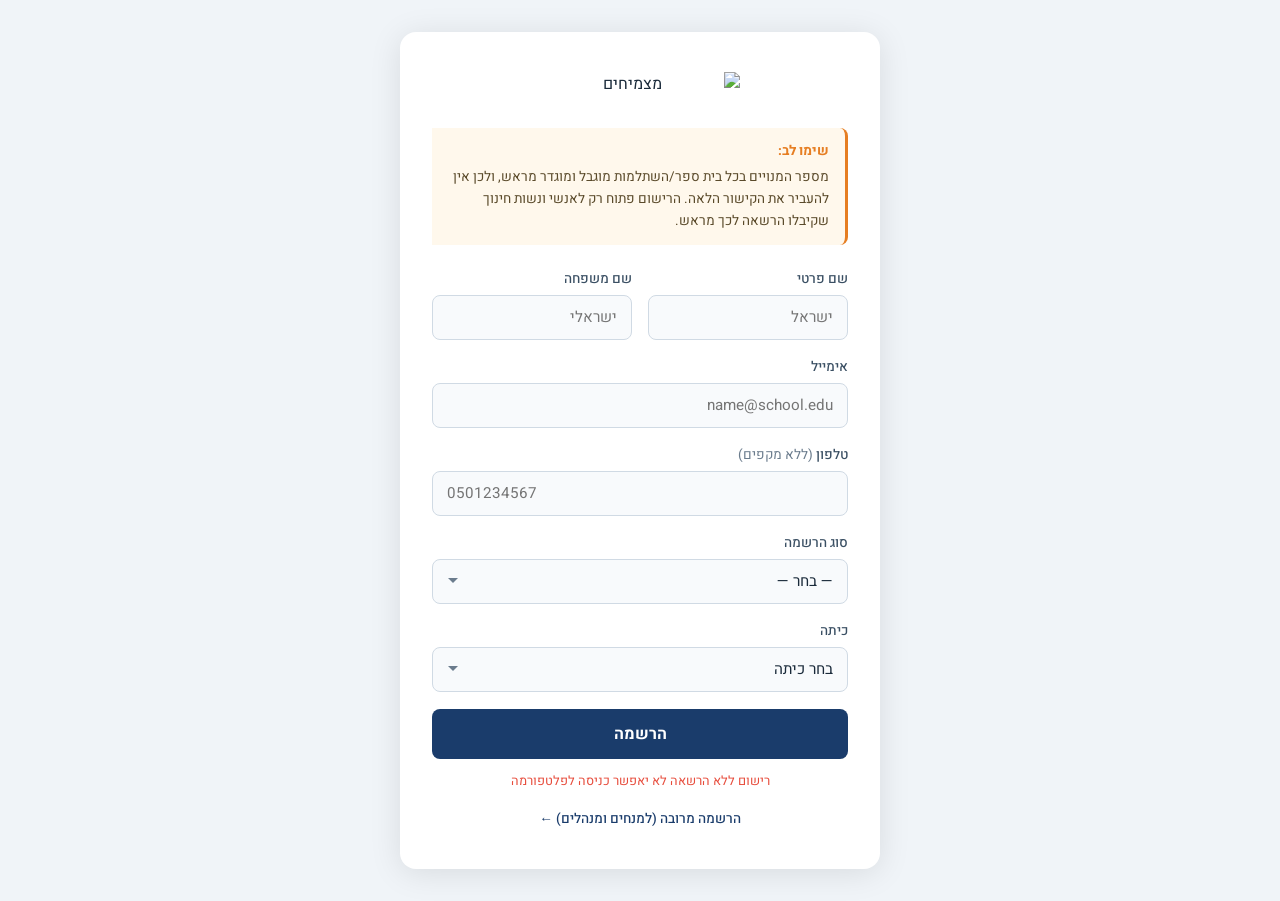
==== index.html @ dd4f35d4 "Update index.html" ====
<!DOCTYPE html>
<html lang="he" dir="rtl">
<head>
  <meta charset="UTF-8" />
  <meta name="viewport" content="width=device-width, initial-scale=1.0" />
  <title>מצמיחים — הרשמת מורים</title>
  <link rel="preconnect" href="https://fonts.googleapis.com" />
  <link rel="preconnect" href="https://fonts.gstatic.com" crossorigin />
  <link href="https://fonts.googleapis.com/css2?family=Heebo:wght@300;400;500;700&display=swap" rel="stylesheet" />
  <script src="https://cdn.jsdelivr.net/npm/@emailjs/browser@3/dist/email.min.js"></script>
  <style>
    *, *::before, *::after { box-sizing: border-box; margin: 0; padding: 0; }

    body {
      font-family: 'Heebo', sans-serif;
      background: #f0f4f8;
      min-height: 100vh;
      display: flex;
      align-items: center;
      justify-content: center;
      padding: 2rem 1rem;
      color: #1a2a3a;
    }

    .card {
      background: #ffffff;
      border-radius: 16px;
      box-shadow: 0 4px 32px rgba(0,0,0,0.10);
      padding: 2.5rem 2rem;
      width: 100%;
      max-width: 480px;
    }

    .logo-area {
      text-align: center;
      margin-bottom: 2rem;
    }

    .brand-logo {
      max-width: 200px;
      width: 100%;
      height: auto;
      display: block;
      margin: 0 auto 0.6rem;
    }

    .logo-area p {
      font-size: 0.95rem;
      color: #6b7c8d;
      margin-top: 0.3rem;
    }

    .form-row {
      display: grid;
      grid-template-columns: 1fr 1fr;
      gap: 1rem;
    }

    .field {
      display: flex;
      flex-direction: column;
      margin-bottom: 1.1rem;
    }

    .field label {
      font-size: 0.85rem;
      font-weight: 500;
      color: #3a4f63;
      margin-bottom: 0.35rem;
    }

    .field input,
    .field select {
      border: 1.5px solid #d0dae4;
      border-radius: 8px;
      padding: 0.65rem 0.9rem;
      font-size: 0.95rem;
      font-family: 'Heebo', sans-serif;
      color: #1a2a3a;
      background: #f8fafc;
      transition: border-color 0.2s, box-shadow 0.2s;
      appearance: none;
      -webkit-appearance: none;
      width: 100%;
    }

    .field select {
      background-image: url("data:image/svg+xml,%3Csvg xmlns='http://www.w3.org/2000/svg' width='12' height='12' viewBox='0 0 12 12'%3E%3Cpath fill='%236b7c8d' d='M6 8L1 3h10z'/%3E%3C/svg%3E");
      background-repeat: no-repeat;
      background-position: left 0.9rem center;
      padding-left: 2.2rem;
    }

    .field input:focus,
    .field select:focus {
      outline: none;
      border-color: #1a3c6b;
      box-shadow: 0 0 0 3px rgba(26,60,107,0.1);
      background: #fff;
    }

    .field input.error,
    .field select.error {
      border-color: #e74c3c;
    }

    .field .err-msg {
      font-size: 0.78rem;
      color: #e74c3c;
      margin-top: 0.25rem;
      display: none;
    }

    .field .err-msg.show { display: block; }

    .field select:disabled {
      opacity: 0.5;
      cursor: not-allowed;
    }

    /* Autocomplete */
    .autocomplete-wrap {
      position: relative;
    }

    .autocomplete-list {
      position: absolute;
      top: calc(100% + 4px);
      right: 0;
      left: 0;
      background: #fff;
      border: 1.5px solid #1a3c6b;
      border-radius: 8px;
      max-height: 200px;
      overflow-y: auto;
      z-index: 100;
      box-shadow: 0 4px 16px rgba(0,0,0,0.12);
      display: none;
    }

    .autocomplete-list.open { display: block; }

    .autocomplete-list li {
      list-style: none;
      padding: 0.6rem 0.9rem;
      cursor: pointer;
      font-size: 0.95rem;
      color: #1a2a3a;
      transition: background 0.1s;
    }

    .autocomplete-list li:hover,
    .autocomplete-list li.active {
      background: #eef3fb;
    }

    .autocomplete-list li.no-results {
      color: #9aabb8;
      cursor: default;
    }

    .btn-submit {
      width: 100%;
      padding: 0.8rem;
      background: #1a3c6b;
      color: #fff;
      border: none;
      border-radius: 8px;
      font-size: 1rem;
      font-family: 'Heebo', sans-serif;
      font-weight: 700;
      cursor: pointer;
      margin-top: 0.5rem;
      transition: background 0.2s, opacity 0.2s;
      display: flex;
      align-items: center;
      justify-content: center;
      gap: 0.5rem;
    }

    .btn-submit:hover:not(:disabled) { background: #14305a; }
    .btn-submit:disabled { opacity: 0.7; cursor: not-allowed; }

    .spinner {
      width: 18px;
      height: 18px;
      border: 2px solid rgba(255,255,255,0.4);
      border-top-color: #fff;
      border-radius: 50%;
      animation: spin 0.7s linear infinite;
      display: none;
    }

    .btn-submit.loading .spinner { display: inline-block; }
    .btn-submit.loading .btn-text { display: none; }

    @keyframes spin { to { transform: rotate(360deg); } }

    .global-error {
      background: #fdecea;
      color: #c0392b;
      border-radius: 8px;
      padding: 0.7rem 1rem;
      font-size: 0.88rem;
      margin-top: 0.8rem;
      display: none;
    }

    .global-error.show { display: block; }

    /* Success screen */
    .success-screen {
      display: none;
      text-align: center;
      padding: 1rem 0;
    }

    .success-screen.show { display: block; }

    .success-icon {
      width: 64px;
      height: 64px;
      background: #e8f5e9;
      border-radius: 50%;
      display: flex;
      align-items: center;
      justify-content: center;
      margin: 0 auto 1.2rem;
    }

    .success-icon svg { width: 36px; height: 36px; }

    .success-screen h2 {
      font-size: 1.4rem;
      font-weight: 700;
      color: #1a3c6b;
      margin-bottom: 0.5rem;
    }

    .success-screen p {
      color: #6b7c8d;
      font-size: 0.95rem;
      line-height: 1.6;
    }

    /* Workshop checkbox */
    .checkbox-field { margin-bottom: 0.8rem; }

    .checkbox-label {
      display: flex;
      align-items: center;
      gap: 0.6rem;
      cursor: pointer;
      font-size: 0.95rem;
      color: #1a2a3a;
      user-select: none;
    }

    .checkbox-label input[type="checkbox"] {
      width: 18px;
      height: 18px;
      accent-color: #1a3c6b;
      cursor: pointer;
      flex-shrink: 0;
    }

    .workshop-fields {
      background: #f4f7fb;
      border-right: 3px solid #1a3c6b;
      border-radius: 0 8px 8px 0;
      padding: 0.9rem 1rem 0.2rem;
      margin-bottom: 1rem;
    }

    .link-btn {
      background: none;
      border: none;
      color: #2563b0;
      font-size: 0.82rem;
      cursor: pointer;
      padding: 0;
      text-decoration: underline;
      font-family: inherit;
    }
    .link-btn:hover { color: #1a3c6b; }

    #manualFields {
      background: #fff8ec;
      border-right: 3px solid #e67e22;
      border-radius: 0 8px 8px 0;
      padding: 0.9rem 1rem 0.2rem;
      margin-bottom: 1rem;
    }

    /* Bulk link */
    .bulk-link {
      text-align: center;
      margin-top: 1.2rem;
      font-size: 0.85rem;
      color: #6b7c8d;
    }

    .bulk-link a {
      color: #1a3c6b;
      text-decoration: none;
      font-weight: 500;
    }

    .bulk-link a:hover { text-decoration: underline; }

    .disclaimer {
      background: #fff8ec;
      border-right: 3px solid #e67e22;
      border-radius: 0 8px 8px 0;
      padding: 0.8rem 1rem;
      margin-bottom: 1.5rem;
      font-size: 0.85rem;
      color: #5a4a2a;
      line-height: 1.6;
    }

    .disclaimer strong {
      display: block;
      margin-bottom: 0.3rem;
      color: #e67e22;
    }

    .disclaimer-footer {
      text-align: center;
      font-size: 0.8rem;
      color: #e74c3c;
      margin-top: 0.8rem;
    }

    @media (max-width: 420px) {
      .form-row { grid-template-columns: 1fr; }
      .card { padding: 2rem 1.2rem; }
    }
  </style>
</head>
<body>

<div class="card">
  <div class="logo-area">
    <img src="https://matzmichim.org.il/wp-content/uploads/2025/06/Artboard-3.png" alt="מצמיחים" class="brand-logo" />
  </div>

  <div class="disclaimer">
    <strong>שימו לב:</strong>
    מספר המנויים בכל בית ספר/השתלמות מוגבל ומוגדר מראש, ולכן אין להעביר את הקישור הלאה.
    הרישום פתוח רק לאנשי ונשות חינוך שקיבלו הרשאה לכך מראש.
  </div>

  <!-- Registration Form -->
  <form id="regForm" novalidate>
    <div class="form-row">
      <div class="field">
        <label for="firstName">שם פרטי</label>
        <input type="text" id="firstName" placeholder="ישראל" />
        <span class="err-msg" id="err-firstName">יש להזין שם פרטי בעברית (לפחות 2 תווים)</span>
      </div>
      <div class="field">
        <label for="lastName">שם משפחה</label>
        <input type="text" id="lastName" placeholder="ישראלי" />
        <span class="err-msg" id="err-lastName">יש להזין שם משפחה בעברית (לפחות 2 תווים)</span>
      </div>
    </div>

    <div class="field">
      <label for="email">אימייל</label>
      <input type="email" id="email" placeholder="name@school.edu" />
      <span class="err-msg" id="err-email">יש להזין כתובת אימייל תקינה (לדוגמה: name@example.com)</span>
    </div>

    <div class="field">
      <label for="phone">טלפון <span style="font-weight:400;color:#6b7c8d">(ללא מקפים)</span></label>
      <input type="tel" id="phone" placeholder="0501234567" />
      <span class="err-msg" id="err-phone">יש להזין מספר טלפון נייד ישראלי — 10 ספרות ללא מקפים</span>
    </div>

    <div class="field">
      <label for="regType">סוג הרשמה</label>
      <select id="regType">
        <option value="">— בחר —</option>
        <option value="school">סדנא (דרך בית ספר)</option>
        <option value="course">קורס / השתלמות</option>
      </select>
      <span class="err-msg" id="err-regType">יש לבחור סוג הרשמה</span>
    </div>

    <div class="field" id="schoolFieldWrap" style="display:none">
      <label for="school">בית ספר</label>
      <select id="school" disabled>
        <option value="">טוען נתונים...</option>
      </select>
      <span class="err-msg" id="err-school">יש לבחור בית ספר</span>
    </div>

    <div class="field" id="courseFieldWrap" style="display:none">
      <label for="course">שם ההשתלמות</label>
      <select id="course" disabled>
        <option value="">טוען נתונים...</option>
      </select>
      <span class="err-msg" id="err-course">יש לבחור השתלמות</span>
    </div>

    <div class="field">
      <label for="grade">כיתה</label>
      <select id="grade">
        <option value="">בחר כיתה</option>
        <option>א׳</option><option>ב׳</option><option>ג׳</option>
        <option>ד׳</option><option>ה׳</option><option>ו׳</option>
        <option>ז׳</option><option>ח׳</option><option>ט׳</option>
        <option>י׳</option><option>י״א</option><option>י״ב</option>
        <option value="אחר">אחר</option>
      </select>
      <span class="err-msg" id="err-grade">יש לבחור כיתה</span>
    </div>

    <div id="gradeOtherWrap" style="display:none">
      <div class="field">
        <label for="gradeOther">כיתה / תפקיד</label>
        <input type="text" id="gradeOther" placeholder="פרט את הכיתה" autocomplete="off" />
        <span class="err-msg" id="err-gradeOther">יש להזין כיתה</span>
      </div>
    </div>


    <button type="submit" class="btn-submit" id="submitBtn">
      <span class="btn-text">הרשמה</span>
      <span class="spinner"></span>
    </button>

    <div class="global-error" id="globalError"></div>

    <p class="disclaimer-footer">רישום ללא הרשאה לא יאפשר כניסה לפלטפורמה</p>
  </form>

  <div class="bulk-link">
    <a href="bulk.html">הרשמה מרובה (למנחים ומנהלים) ←</a>
  </div>

  <!-- Success Screen -->
  <div class="success-screen" id="successScreen">
    <div class="success-icon">
      <svg viewBox="0 0 24 24" fill="none" stroke="#2e7d32" stroke-width="2.5" stroke-linecap="round" stroke-linejoin="round">
        <polyline points="20 6 9 17 4 12"></polyline>
      </svg>
    </div>
    <h2>ברוכים הבאים למצמיחים!</h2>
    <p id="successMsg">ההרשמה הושלמה בהצלחה.<br/>פרטיך נשמרו במערכת.</p>
  </div>
</div>

<script src="config.js"></script>
<script>
  const EMAILJS_SERVICE_ID  = 'YOUR_SERVICE_ID';
  const EMAILJS_TEMPLATE_ID = 'YOUR_TEMPLATE_ID';
  const EMAILJS_PUBLIC_KEY  = 'YOUR_PUBLIC_KEY';

  // ─── Config ─────────────────────────────────────────────────
  var SCHOOLS_TABLE_ID = 'tbl11LhBQj6WKU0Dr';
  var COURSES_TABLE_ID = 'tblorHNyxETz6gRXu';
  var TEACHERS_TABLE_ID = 'tbl8G483uVRaWUCQZ';
  var schoolRecords = [];
  var courseRecords = [];

  // ─── Load data from Airtable ──────────────────────────────
  async function loadAirtableTable(tableId) {
    var allRecords = [];
    var offset = null;
    do {
      var url = "https://api.airtable.com/v0/" + AIRTABLE_BASE + "/" + tableId;
      if (offset) url += "?offset=" + offset;
      var res = await fetch(url, {
        headers: { 'Authorization': 'Bearer ' + AIRTABLE_TOKEN },
      });
      if (!res.ok) throw new Error('Airtable ' + res.status);
      var data = await res.json();
      allRecords = allRecords.concat(data.records || []);
      offset = data.offset || null;
    } while (offset);
    return allRecords;
  }

  async function loadAllData() {
    try {
      var results = await Promise.all([
        loadAirtableTable(SCHOOLS_TABLE_ID),
        loadAirtableTable(COURSES_TABLE_ID),
      ]);
      schoolRecords = results[0];
      courseRecords = results[1];
      populateSchoolDropdown();
      populateCourseDropdown();
    } catch (e) {
      console.error('Failed to load data:', e);
    }
  }

  function populateSchoolDropdown() {
    var el = document.getElementById('school');
    el.innerHTML = '<option value="">— בחר בית ספר —</option>';
    schoolRecords.forEach(function(r) {
      var name = (r.fields['בית ספר'] || '').trim();
      if (!name) return;
      var remaining = r.fields['נותרו'] || 0;
      var opt = document.createElement('option');
      opt.value = r.id;
      opt.textContent = name + (remaining <= 0 ? ' (אין הרשאות פנויות)' : '');
      opt.dataset.name = name;
      opt.dataset.remaining = remaining;
      opt.disabled = remaining <= 0;
      el.appendChild(opt);
    });
    el.disabled = false;
  }

  function populateCourseDropdown() {
    var el = document.getElementById('course');
    el.innerHTML = '<option value="">— בחר השתלמות —</option>';
    courseRecords.forEach(function(r) {
      var name = (r.fields['השתלמות'] || '').trim();
      if (!name) return;
      var remaining = r.fields['נותרו'] || 0;
      var opt = document.createElement('option');
      opt.value = r.id;
      opt.textContent = name + (remaining <= 0 ? ' (אין הרשאות פנויות)' : '');
      opt.dataset.name = name;
      opt.dataset.remaining = remaining;
      opt.disabled = remaining <= 0;
      el.appendChild(opt);
    });
    el.disabled = false;
  }

  // ─── Registration type toggle ─────────────────────────────
  document.getElementById('regType').addEventListener('change', function () {
    var val = this.value;
    document.getElementById('schoolFieldWrap').style.display = val === 'school' ? '' : 'none';
    document.getElementById('courseFieldWrap').style.display = val === 'course' ? '' : 'none';
  });

  document.getElementById('grade').addEventListener('change', function () {
    document.getElementById('gradeOtherWrap').style.display = this.value === 'אחר' ? 'block' : 'none';
  });

  // ─── Validation ───────────────────────────────────────────
  function validate() {
    var ok = true;
    var regType = document.getElementById('regType').value;

    var fields = [
     { id: 'firstName', test: function(v) { return /^[\u0590-\u05FF\s]{2,}$/.test(v.trim()); } },
     { id: 'lastName',  test: function(v) { return /^[\u0590-\u05FF\s]{2,}$/.test(v.trim()); } },
      { id: 'email',     test: function(v) { return /^[^\s@]+@[^\s@]+\.[^\s@]+$/.test(v.trim()); } },
      { id: 'phone',     test: function(v) { return /^0(5[0-9]|7[0-9])\d{7}$/.test(v.trim()); } },
      { id: 'regType',   test: function(v) { return v !== ''; } },
    ];
    if (regType === 'school') {
      fields.push({ id: 'school', test: function(v) { return v !== ''; } });
    }
    if (regType === 'course') {
      fields.push({ id: 'course', test: function(v) { return v !== ''; } });
    }
    fields.push({ id: 'grade', test: function(v) { return v !== ''; } });
    if (document.getElementById('grade').value === 'אחר') {
      fields.push({ id: 'gradeOther', test: function(v) { return v.trim().length > 0; } });
    }

    fields.forEach(({ id, test, errTarget }) => {
      const el      = document.getElementById(id);
      const highlight = document.getElementById(errTarget || id);
      const err     = document.getElementById('err-' + id);
      const val     = el.value;
      if (!test(val)) {
        highlight.classList.add('error');
        err.classList.add('show');
        ok = false;
      } else {
        highlight.classList.remove('error');
        err.classList.remove('show');
      }
    });

    return ok;
  }

  // ─── Submit ───────────────────────────────────────────────
  document.getElementById('regForm').addEventListener('submit', async function (e) {
    e.preventDefault();

    if (!validate()) return;

    const btn = document.getElementById('submitBtn');
    const globalError = document.getElementById('globalError');
    btn.classList.add('loading');
    btn.disabled = true;
    globalError.classList.remove('show');

    var firstName = document.getElementById('firstName').value.trim();
    var lastName  = document.getElementById('lastName').value.trim();
    var email     = document.getElementById('email').value.trim();
    var phone     = document.getElementById('phone').value.trim();
    var regType   = document.getElementById('regType').value;
    var gradeRaw  = document.getElementById('grade').value;
    var grade     = gradeRaw === 'אחר' ? document.getElementById('gradeOther').value.trim() : gradeRaw;

    // Determine which table/record to check licenses against
    var licenseTableId, licenseRecordId, entityName;
    if (regType === 'school') {
      var schoolEl = document.getElementById('school');
      var schoolOpt = schoolEl.options[schoolEl.selectedIndex];
      licenseTableId = SCHOOLS_TABLE_ID;
      licenseRecordId = schoolEl.value;
      entityName = schoolOpt.dataset.name;
    } else {
      var courseEl = document.getElementById('course');
      var courseOpt = courseEl.options[courseEl.selectedIndex];
      licenseTableId = COURSES_TABLE_ID;
      licenseRecordId = courseEl.value;
      entityName = courseOpt.dataset.name;
    }

    try {
      // 0. Check remaining licenses
      var licCheckRes = await fetch("https://api.airtable.com/v0/" + AIRTABLE_BASE + "/" + licenseTableId + "/" + licenseRecordId, {
        headers: { 'Authorization': 'Bearer ' + AIRTABLE_TOKEN },
      });
      var licCheckData = await licCheckRes.json();
      var remaining = licCheckData.fields['נותרו'] || 0;
      var currentOccupied = licCheckData.fields['אוישו'] || 0;
      if (remaining <= 0) {
        btn.classList.remove('loading');
        btn.disabled = false;
        globalError.textContent = 'מספר ההקצאות נגמר. יש לפנות לאיש/אשת הקשר של מצמיחים בבית הספר.';
        globalError.classList.add('show');
        return;
      }

      // 1. Check duplicate email
      var formula = encodeURIComponent("{username}='" + email + "'");
      var checkRes = await fetch("https://api.airtable.com/v0/" + AIRTABLE_BASE + "/" + TEACHERS_TABLE_ID + "?filterByFormula=" + formula + "&maxRecords=1", {
        headers: { 'Authorization': 'Bearer ' + AIRTABLE_TOKEN },
      });
      var checkData = await checkRes.json();
      if (checkData.records && checkData.records.length > 0) {
        btn.classList.remove('loading');
        btn.disabled = false;
        globalError.textContent = 'כתובת האימייל הזו כבר רשומה במערכת. אם את/ה צריך/ה עזרה, פנה/י לתמיכה.';
        globalError.classList.add('show');
        return;
      }

      // 2. Create teacher in Airtable
      var atFields = {
        'username':    email,
        'טלפון':       phone,
        'שם פרטי':    firstName,
        'שם משפחה':   lastName,
        'בית ספר':    entityName,
        'grade':       grade,
      };
      var atRes = await fetch("https://api.airtable.com/v0/" + AIRTABLE_BASE + "/" + TEACHERS_TABLE_ID, {
        method: 'POST',
        headers: {
          'Authorization': 'Bearer ' + AIRTABLE_TOKEN,
          'Content-Type': 'application/json',
        },
        body: JSON.stringify({ fields: atFields }),
      });

      if (!atRes.ok) {
        var errBody = await atRes.json().catch(function() { return {}; });
        console.error('Airtable error:', atRes.status, errBody);
        throw new Error('Airtable ' + atRes.status + ': ' + (errBody.error?.message || JSON.stringify(errBody)));
      }

      // 3. Update אוישו +1
      fetch("https://api.airtable.com/v0/" + AIRTABLE_BASE + "/" + licenseTableId + "/" + licenseRecordId, {
        method: 'PATCH',
        headers: {
          'Authorization': 'Bearer ' + AIRTABLE_TOKEN,
          'Content-Type': 'application/json',
        },
        body: JSON.stringify({ fields: { 'אוישו': currentOccupied + 1 } }),
      }).catch(function(e) { console.warn('License update error:', e); });

      // 4. Bubble — non-fatal
      fetch(BUBBLE_URL, {
        method: 'POST',
        headers: {
          'Authorization': 'Bearer ' + BUBBLE_TOKEN,
          'Content-Type': 'application/json',
        },
        body: JSON.stringify({
          email: email,
          password: phone,
          phone: phone,
          'first name': firstName,
          'last name': lastName,
          school: entityName,
          classroom: grade,
          role: 'Teacher',
        }),
      }).then(function(r) {
        if (!r.ok) r.json().then(function(b) { console.warn('Bubble warn:', r.status, b); }).catch(function() { console.warn('Bubble warn:', r.status); });
      }).catch(function(e) { console.warn('Bubble fetch error:', e); });

      // 3. EmailJS (if configured)
      if (EMAILJS_PUBLIC_KEY !== 'YOUR_PUBLIC_KEY') {
        emailjs.init(EMAILJS_PUBLIC_KEY);
        await emailjs.send(EMAILJS_SERVICE_ID, EMAILJS_TEMPLATE_ID, {
          to_email:   email,
          first_name: firstName,
          last_name:  lastName,
        }).catch(e => console.warn('EmailJS warn:', e));
      }

      // 5. Show success
      document.getElementById('regForm').style.display = 'none';
      document.getElementById('successMsg').innerHTML =
        'שמחים שהצטרפת, ' + firstName + '!<br/><br/>' +
        'הכניסה לאתר בעזרת מייל ונייד איתם נרשמת בטופס ההרשמה.<br/>' +
        'להלן הקישור:<br/>' +
        '<a href="https://matzmihim-teachers.bubbleapps.io/" target="_blank" style="color:#1a3c6b;font-weight:700">https://matzmihim-teachers.bubbleapps.io/</a><br/><br/>' +
        'בברכה,<br/>אקדמיית מצמיחים.';
      document.getElementById('successScreen').classList.add('show');

    } catch (err) {
      console.error('Submit error:', err);
      globalError.textContent = 'שגיאה: ' + err.message;
      globalError.classList.add('show');
      btn.classList.remove('loading');
      btn.disabled = false;
    }
  });

  // ─── Init ─────────────────────────────────────────────────
  // ─── Live validation ────────────────────────────────────
function liveValidate(id, testFn) {
  var el = document.getElementById(id);
  var err = document.getElementById('err-' + id);
  el.addEventListener('input', function() {
    var val = this.value;
    if (val.trim() === '') { this.classList.remove('error'); err.classList.remove('show'); return; }
    if (testFn(val)) { this.classList.remove('error'); err.classList.remove('show'); }
    else { this.classList.add('error'); err.classList.add('show'); }
  });
}

liveValidate('firstName', function(v) { return /^[\u0590-\u05FF\s]{2,}$/.test(v.trim()); });
liveValidate('lastName',  function(v) { return /^[\u0590-\u05FF\s]{2,}$/.test(v.trim()); });
liveValidate('email',     function(v) { return /^[^\s@]+@[^\s@]+\.[^\s@]+$/.test(v.trim()); });
liveValidate('phone',     function(v) { return /^0(5[0-9]|7[0-9])\d{7}$/.test(v.trim()); });
  loadAllData();
</script>
</body>
</html>
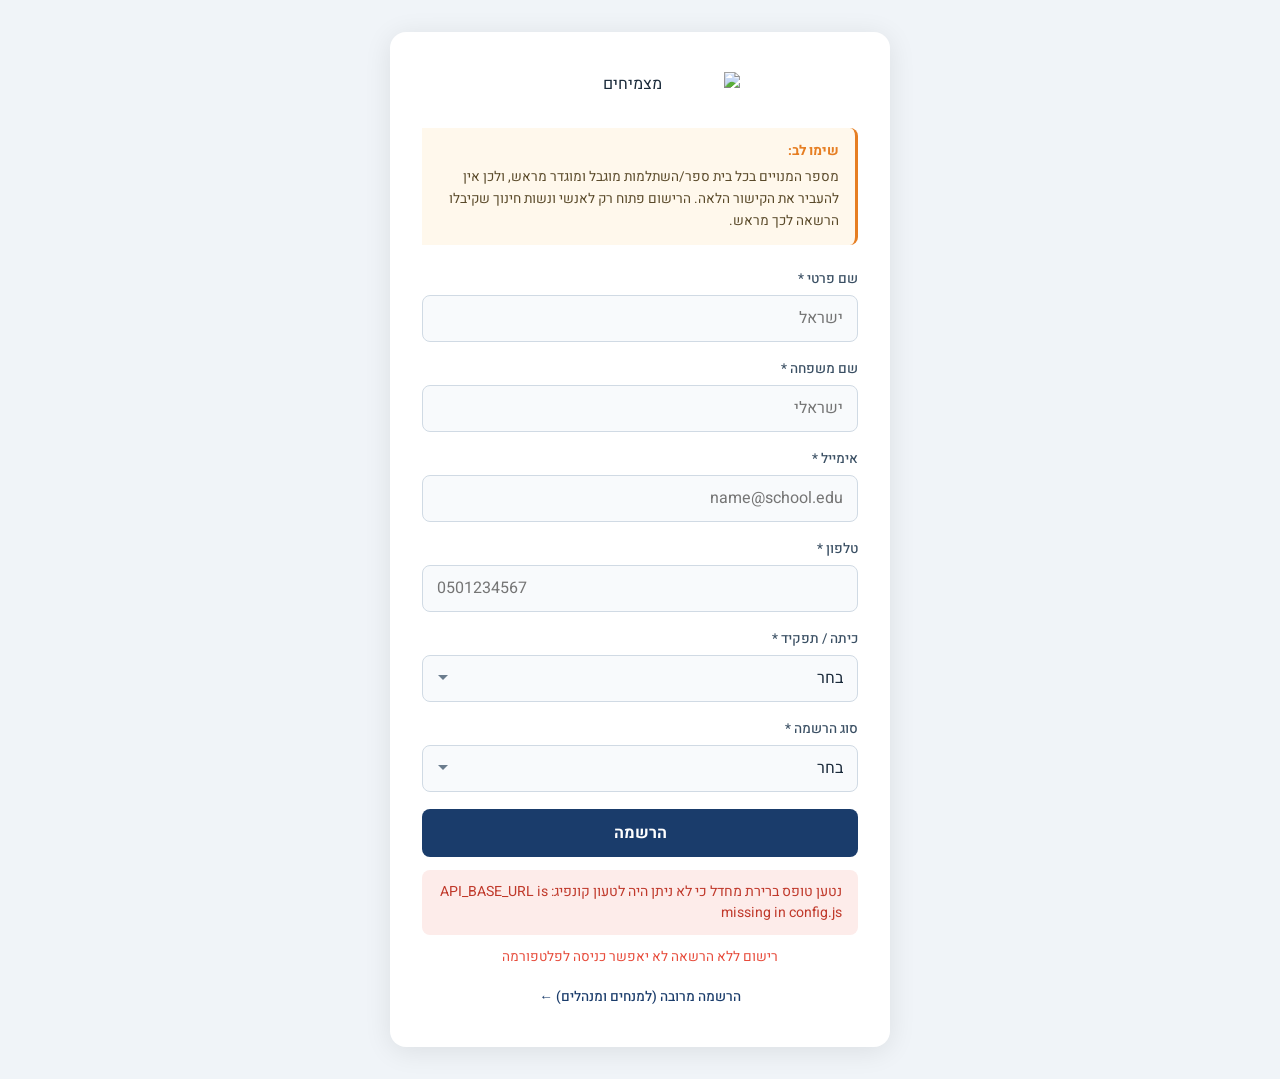
==== commit 90acb7b8: "add dynamic admin form" ====
--- a/index.html
+++ b/index.html
@@ -3,343 +3,13 @@
 <head>
   <meta charset="UTF-8" />
   <meta name="viewport" content="width=device-width, initial-scale=1.0" />
-  <title>מצמיחים — הרשמת מורים</title>
+  <title>מצמיחים - הרשמת מורים</title>
   <link rel="preconnect" href="https://fonts.googleapis.com" />
   <link rel="preconnect" href="https://fonts.gstatic.com" crossorigin />
   <link href="https://fonts.googleapis.com/css2?family=Heebo:wght@300;400;500;700&display=swap" rel="stylesheet" />
-  <script src="https://cdn.jsdelivr.net/npm/@emailjs/browser@3/dist/email.min.js"></script>
-  <style>
-    *, *::before, *::after { box-sizing: border-box; margin: 0; padding: 0; }
-
-    body {
-      font-family: 'Heebo', sans-serif;
-      background: #f0f4f8;
-      min-height: 100vh;
-      display: flex;
-      align-items: center;
-      justify-content: center;
-      padding: 2rem 1rem;
-      color: #1a2a3a;
-    }
-
-    .card {
-      background: #ffffff;
-      border-radius: 16px;
-      box-shadow: 0 4px 32px rgba(0,0,0,0.10);
-      padding: 2.5rem 2rem;
-      width: 100%;
-      max-width: 480px;
-    }
-
-    .logo-area {
-      text-align: center;
-      margin-bottom: 2rem;
-    }
-
-    .brand-logo {
-      max-width: 200px;
-      width: 100%;
-      height: auto;
-      display: block;
-      margin: 0 auto 0.6rem;
-    }
-
-    .logo-area p {
-      font-size: 0.95rem;
-      color: #6b7c8d;
-      margin-top: 0.3rem;
-    }
-
-    .form-row {
-      display: grid;
-      grid-template-columns: 1fr 1fr;
-      gap: 1rem;
-    }
-
-    .field {
-      display: flex;
-      flex-direction: column;
-      margin-bottom: 1.1rem;
-    }
-
-    .field label {
-      font-size: 0.85rem;
-      font-weight: 500;
-      color: #3a4f63;
-      margin-bottom: 0.35rem;
-    }
-
-    .field input,
-    .field select {
-      border: 1.5px solid #d0dae4;
-      border-radius: 8px;
-      padding: 0.65rem 0.9rem;
-      font-size: 0.95rem;
-      font-family: 'Heebo', sans-serif;
-      color: #1a2a3a;
-      background: #f8fafc;
-      transition: border-color 0.2s, box-shadow 0.2s;
-      appearance: none;
-      -webkit-appearance: none;
-      width: 100%;
-    }
-
-    .field select {
-      background-image: url("data:image/svg+xml,%3Csvg xmlns='http://www.w3.org/2000/svg' width='12' height='12' viewBox='0 0 12 12'%3E%3Cpath fill='%236b7c8d' d='M6 8L1 3h10z'/%3E%3C/svg%3E");
-      background-repeat: no-repeat;
-      background-position: left 0.9rem center;
-      padding-left: 2.2rem;
-    }
-
-    .field input:focus,
-    .field select:focus {
-      outline: none;
-      border-color: #1a3c6b;
-      box-shadow: 0 0 0 3px rgba(26,60,107,0.1);
-      background: #fff;
-    }
-
-    .field input.error,
-    .field select.error {
-      border-color: #e74c3c;
-    }
-
-    .field .err-msg {
-      font-size: 0.78rem;
-      color: #e74c3c;
-      margin-top: 0.25rem;
-      display: none;
-    }
-
-    .field .err-msg.show { display: block; }
-
-    .field select:disabled {
-      opacity: 0.5;
-      cursor: not-allowed;
-    }
-
-    /* Autocomplete */
-    .autocomplete-wrap {
-      position: relative;
-    }
-
-    .autocomplete-list {
-      position: absolute;
-      top: calc(100% + 4px);
-      right: 0;
-      left: 0;
-      background: #fff;
-      border: 1.5px solid #1a3c6b;
-      border-radius: 8px;
-      max-height: 200px;
-      overflow-y: auto;
-      z-index: 100;
-      box-shadow: 0 4px 16px rgba(0,0,0,0.12);
-      display: none;
-    }
-
-    .autocomplete-list.open { display: block; }
-
-    .autocomplete-list li {
-      list-style: none;
-      padding: 0.6rem 0.9rem;
-      cursor: pointer;
-      font-size: 0.95rem;
-      color: #1a2a3a;
-      transition: background 0.1s;
-    }
-
-    .autocomplete-list li:hover,
-    .autocomplete-list li.active {
-      background: #eef3fb;
-    }
-
-    .autocomplete-list li.no-results {
-      color: #9aabb8;
-      cursor: default;
-    }
-
-    .btn-submit {
-      width: 100%;
-      padding: 0.8rem;
-      background: #1a3c6b;
-      color: #fff;
-      border: none;
-      border-radius: 8px;
-      font-size: 1rem;
-      font-family: 'Heebo', sans-serif;
-      font-weight: 700;
-      cursor: pointer;
-      margin-top: 0.5rem;
-      transition: background 0.2s, opacity 0.2s;
-      display: flex;
-      align-items: center;
-      justify-content: center;
-      gap: 0.5rem;
-    }
-
-    .btn-submit:hover:not(:disabled) { background: #14305a; }
-    .btn-submit:disabled { opacity: 0.7; cursor: not-allowed; }
-
-    .spinner {
-      width: 18px;
-      height: 18px;
-      border: 2px solid rgba(255,255,255,0.4);
-      border-top-color: #fff;
-      border-radius: 50%;
-      animation: spin 0.7s linear infinite;
-      display: none;
-    }
-
-    .btn-submit.loading .spinner { display: inline-block; }
-    .btn-submit.loading .btn-text { display: none; }
-
-    @keyframes spin { to { transform: rotate(360deg); } }
-
-    .global-error {
-      background: #fdecea;
-      color: #c0392b;
-      border-radius: 8px;
-      padding: 0.7rem 1rem;
-      font-size: 0.88rem;
-      margin-top: 0.8rem;
-      display: none;
-    }
-
-    .global-error.show { display: block; }
-
-    /* Success screen */
-    .success-screen {
-      display: none;
-      text-align: center;
-      padding: 1rem 0;
-    }
-
-    .success-screen.show { display: block; }
-
-    .success-icon {
-      width: 64px;
-      height: 64px;
-      background: #e8f5e9;
-      border-radius: 50%;
-      display: flex;
-      align-items: center;
-      justify-content: center;
-      margin: 0 auto 1.2rem;
-    }
-
-    .success-icon svg { width: 36px; height: 36px; }
-
-    .success-screen h2 {
-      font-size: 1.4rem;
-      font-weight: 700;
-      color: #1a3c6b;
-      margin-bottom: 0.5rem;
-    }
-
-    .success-screen p {
-      color: #6b7c8d;
-      font-size: 0.95rem;
-      line-height: 1.6;
-    }
-
-    /* Workshop checkbox */
-    .checkbox-field { margin-bottom: 0.8rem; }
-
-    .checkbox-label {
-      display: flex;
-      align-items: center;
-      gap: 0.6rem;
-      cursor: pointer;
-      font-size: 0.95rem;
-      color: #1a2a3a;
-      user-select: none;
-    }
-
-    .checkbox-label input[type="checkbox"] {
-      width: 18px;
-      height: 18px;
-      accent-color: #1a3c6b;
-      cursor: pointer;
-      flex-shrink: 0;
-    }
-
-    .workshop-fields {
-      background: #f4f7fb;
-      border-right: 3px solid #1a3c6b;
-      border-radius: 0 8px 8px 0;
-      padding: 0.9rem 1rem 0.2rem;
-      margin-bottom: 1rem;
-    }
-
-    .link-btn {
-      background: none;
-      border: none;
-      color: #2563b0;
-      font-size: 0.82rem;
-      cursor: pointer;
-      padding: 0;
-      text-decoration: underline;
-      font-family: inherit;
-    }
-    .link-btn:hover { color: #1a3c6b; }
-
-    #manualFields {
-      background: #fff8ec;
-      border-right: 3px solid #e67e22;
-      border-radius: 0 8px 8px 0;
-      padding: 0.9rem 1rem 0.2rem;
-      margin-bottom: 1rem;
-    }
-
-    /* Bulk link */
-    .bulk-link {
-      text-align: center;
-      margin-top: 1.2rem;
-      font-size: 0.85rem;
-      color: #6b7c8d;
-    }
-
-    .bulk-link a {
-      color: #1a3c6b;
-      text-decoration: none;
-      font-weight: 500;
-    }
-
-    .bulk-link a:hover { text-decoration: underline; }
-
-    .disclaimer {
-      background: #fff8ec;
-      border-right: 3px solid #e67e22;
-      border-radius: 0 8px 8px 0;
-      padding: 0.8rem 1rem;
-      margin-bottom: 1.5rem;
-      font-size: 0.85rem;
-      color: #5a4a2a;
-      line-height: 1.6;
-    }
-
-    .disclaimer strong {
-      display: block;
-      margin-bottom: 0.3rem;
-      color: #e67e22;
-    }
-
-    .disclaimer-footer {
-      text-align: center;
-      font-size: 0.8rem;
-      color: #e74c3c;
-      margin-top: 0.8rem;
-    }
-
-    @media (max-width: 420px) {
-      .form-row { grid-template-columns: 1fr; }
-      .card { padding: 2rem 1.2rem; }
-    }
-  </style>
+  <link rel="stylesheet" href="assets/app.css" />
 </head>
-<body>
-
+<body class="centered">
 <div class="card">
   <div class="logo-area">
     <img src="https://matzmichim.org.il/wp-content/uploads/2025/06/Artboard-3.png" alt="מצמיחים" class="brand-logo" />
@@ -351,37 +21,15 @@
     הרישום פתוח רק לאנשי ונשות חינוך שקיבלו הרשאה לכך מראש.
   </div>
 
-  <!-- Registration Form -->
   <form id="regForm" novalidate>
-    <div class="form-row">
-      <div class="field">
-        <label for="firstName">שם פרטי</label>
-        <input type="text" id="firstName" placeholder="ישראל" />
-        <span class="err-msg" id="err-firstName">יש להזין שם פרטי בעברית (לפחות 2 תווים)</span>
-      </div>
-      <div class="field">
-        <label for="lastName">שם משפחה</label>
-        <input type="text" id="lastName" placeholder="ישראלי" />
-        <span class="err-msg" id="err-lastName">יש להזין שם משפחה בעברית (לפחות 2 תווים)</span>
-      </div>
+    <div id="dynamicFields">
+      <div class="status-box show">טוען את שדות הטופס...</div>
     </div>
 
     <div class="field">
-      <label for="email">אימייל</label>
-      <input type="email" id="email" placeholder="name@school.edu" />
-      <span class="err-msg" id="err-email">יש להזין כתובת אימייל תקינה (לדוגמה: name@example.com)</span>
-    </div>
-
-    <div class="field">
-      <label for="phone">טלפון <span style="font-weight:400;color:#6b7c8d">(ללא מקפים)</span></label>
-      <input type="tel" id="phone" placeholder="0501234567" />
-      <span class="err-msg" id="err-phone">יש להזין מספר טלפון נייד ישראלי — 10 ספרות ללא מקפים</span>
-    </div>
-
-    <div class="field">
-      <label for="regType">סוג הרשמה</label>
+      <label for="regType">סוג הרשמה *</label>
       <select id="regType">
-        <option value="">— בחר —</option>
+        <option value="">בחר</option>
         <option value="school">סדנא (דרך בית ספר)</option>
         <option value="course">קורס / השתלמות</option>
       </select>
@@ -389,7 +37,7 @@
     </div>
 
     <div class="field" id="schoolFieldWrap" style="display:none">
-      <label for="school">בית ספר</label>
+      <label for="school">בית ספר *</label>
       <select id="school" disabled>
         <option value="">טוען נתונים...</option>
       </select>
@@ -397,34 +45,12 @@
     </div>
 
     <div class="field" id="courseFieldWrap" style="display:none">
-      <label for="course">שם ההשתלמות</label>
+      <label for="course">שם ההשתלמות *</label>
       <select id="course" disabled>
         <option value="">טוען נתונים...</option>
       </select>
       <span class="err-msg" id="err-course">יש לבחור השתלמות</span>
     </div>
-
-    <div class="field">
-      <label for="grade">כיתה</label>
-      <select id="grade">
-        <option value="">בחר כיתה</option>
-        <option>א׳</option><option>ב׳</option><option>ג׳</option>
-        <option>ד׳</option><option>ה׳</option><option>ו׳</option>
-        <option>ז׳</option><option>ח׳</option><option>ט׳</option>
-        <option>י׳</option><option>י״א</option><option>י״ב</option>
-        <option value="אחר">אחר</option>
-      </select>
-      <span class="err-msg" id="err-grade">יש לבחור כיתה</span>
-    </div>
-
-    <div id="gradeOtherWrap" style="display:none">
-      <div class="field">
-        <label for="gradeOther">כיתה / תפקיד</label>
-        <input type="text" id="gradeOther" placeholder="פרט את הכיתה" autocomplete="off" />
-        <span class="err-msg" id="err-gradeOther">יש להזין כיתה</span>
-      </div>
-    </div>
-
 
     <button type="submit" class="btn-submit" id="submitBtn">
       <span class="btn-text">הרשמה</span>
@@ -432,328 +58,132 @@
     </button>
 
     <div class="global-error" id="globalError"></div>
-
     <p class="disclaimer-footer">רישום ללא הרשאה לא יאפשר כניסה לפלטפורמה</p>
   </form>
 
   <div class="bulk-link">
-    <a href="bulk.html">הרשמה מרובה (למנחים ומנהלים) ←</a>
+    <a class="inline-link" href="bulk.html">הרשמה מרובה (למנחים ומנהלים) ←</a>
   </div>
 
-  <!-- Success Screen -->
   <div class="success-screen" id="successScreen">
     <div class="success-icon">
-      <svg viewBox="0 0 24 24" fill="none" stroke="#2e7d32" stroke-width="2.5" stroke-linecap="round" stroke-linejoin="round">
+      <svg viewBox="0 0 24 24" fill="none" stroke="#2e7d32" stroke-width="2.5" stroke-linecap="round" stroke-linejoin="round" width="36" height="36">
         <polyline points="20 6 9 17 4 12"></polyline>
       </svg>
     </div>
     <h2>ברוכים הבאים למצמיחים!</h2>
-    <p id="successMsg">ההרשמה הושלמה בהצלחה.<br/>פרטיך נשמרו במערכת.</p>
+    <p id="successMsg">ההרשמה הושלמה בהצלחה.</p>
   </div>
 </div>
 
 <script src="config.js"></script>
+<script src="assets/api.js"></script>
+<script src="assets/form-config.js"></script>
+<script src="assets/dynamic-form.js"></script>
 <script>
-  const EMAILJS_SERVICE_ID  = 'YOUR_SERVICE_ID';
-  const EMAILJS_TEMPLATE_ID = 'YOUR_TEMPLATE_ID';
-  const EMAILJS_PUBLIC_KEY  = 'YOUR_PUBLIC_KEY';
+  var formFields = [];
+  var entityCache = { school: [], course: [] };
 
-  // ─── Config ─────────────────────────────────────────────────
-  var SCHOOLS_TABLE_ID = 'tbl11LhBQj6WKU0Dr';
-  var COURSES_TABLE_ID = 'tblorHNyxETz6gRXu';
-  var TEACHERS_TABLE_ID = 'tbl8G483uVRaWUCQZ';
-  var schoolRecords = [];
-  var courseRecords = [];
-
-  // ─── Load data from Airtable ──────────────────────────────
-  async function loadAirtableTable(tableId) {
-    var allRecords = [];
-    var offset = null;
-    do {
-      var url = "https://api.airtable.com/v0/" + AIRTABLE_BASE + "/" + tableId;
-      if (offset) url += "?offset=" + offset;
-      var res = await fetch(url, {
-        headers: { 'Authorization': 'Bearer ' + AIRTABLE_TOKEN },
-      });
-      if (!res.ok) throw new Error('Airtable ' + res.status);
-      var data = await res.json();
-      allRecords = allRecords.concat(data.records || []);
-      offset = data.offset || null;
-    } while (offset);
-    return allRecords;
+  function showError(message) {
+    var el = document.getElementById('globalError');
+    el.textContent = message;
+    el.classList.add('show');
   }
 
-  async function loadAllData() {
+  function clearError() {
+    document.getElementById('globalError').classList.remove('show');
+  }
+
+  function setFieldError(id, hasError) {
+    var el = document.getElementById(id);
+    var err = document.getElementById('err-' + id);
+    if (el) el.classList.toggle('error', hasError);
+    if (err) err.classList.toggle('show', hasError);
+  }
+
+  async function loadEntities(type) {
+    if (entityCache[type].length) return entityCache[type];
+    entityCache[type] = await MatzmihimApi.getEntities(type);
+    return entityCache[type];
+  }
+
+  async function populateEntity(type) {
+    var select = document.getElementById(type === 'school' ? 'school' : 'course');
+    select.disabled = true;
+    select.innerHTML = '<option value="">טוען נתונים...</option>';
     try {
-      var results = await Promise.all([
-        loadAirtableTable(SCHOOLS_TABLE_ID),
-        loadAirtableTable(COURSES_TABLE_ID),
-      ]);
-      schoolRecords = results[0];
-      courseRecords = results[1];
-      populateSchoolDropdown();
-      populateCourseDropdown();
-    } catch (e) {
-      console.error('Failed to load data:', e);
+      var rows = await loadEntities(type);
+      select.innerHTML = '<option value="">בחר</option>';
+      rows.forEach(function (row) {
+        var opt = document.createElement('option');
+        opt.value = row.id;
+        opt.textContent = row.name + (row.remaining <= 0 ? ' (אין הרשאות פנויות)' : '');
+        opt.disabled = row.remaining <= 0;
+        opt.dataset.name = row.name;
+        opt.dataset.remaining = row.remaining;
+        select.appendChild(opt);
+      });
+      select.disabled = false;
+    } catch (err) {
+      select.innerHTML = '<option value="">שגיאה בטעינת נתונים</option>';
+      showError('שגיאה בטעינת רשימת בתי ספר/השתלמויות: ' + err.message);
     }
   }
 
-  function populateSchoolDropdown() {
-    var el = document.getElementById('school');
-    el.innerHTML = '<option value="">— בחר בית ספר —</option>';
-    schoolRecords.forEach(function(r) {
-      var name = (r.fields['בית ספר'] || '').trim();
-      if (!name) return;
-      var remaining = r.fields['נותרו'] || 0;
-      var opt = document.createElement('option');
-      opt.value = r.id;
-      opt.textContent = name + (remaining <= 0 ? ' (אין הרשאות פנויות)' : '');
-      opt.dataset.name = name;
-      opt.dataset.remaining = remaining;
-      opt.disabled = remaining <= 0;
-      el.appendChild(opt);
-    });
-    el.disabled = false;
-  }
-
-  function populateCourseDropdown() {
-    var el = document.getElementById('course');
-    el.innerHTML = '<option value="">— בחר השתלמות —</option>';
-    courseRecords.forEach(function(r) {
-      var name = (r.fields['השתלמות'] || '').trim();
-      if (!name) return;
-      var remaining = r.fields['נותרו'] || 0;
-      var opt = document.createElement('option');
-      opt.value = r.id;
-      opt.textContent = name + (remaining <= 0 ? ' (אין הרשאות פנויות)' : '');
-      opt.dataset.name = name;
-      opt.dataset.remaining = remaining;
-      opt.disabled = remaining <= 0;
-      el.appendChild(opt);
-    });
-    el.disabled = false;
-  }
-
-  // ─── Registration type toggle ─────────────────────────────
   document.getElementById('regType').addEventListener('change', function () {
     var val = this.value;
     document.getElementById('schoolFieldWrap').style.display = val === 'school' ? '' : 'none';
     document.getElementById('courseFieldWrap').style.display = val === 'course' ? '' : 'none';
+    if (val) populateEntity(val);
   });
 
-  document.getElementById('grade').addEventListener('change', function () {
-    document.getElementById('gradeOtherWrap').style.display = this.value === 'אחר' ? 'block' : 'none';
-  });
+  document.getElementById('regForm').addEventListener('submit', async function (event) {
+    event.preventDefault();
+    clearError();
 
-  // ─── Validation ───────────────────────────────────────────
-  function validate() {
-    var ok = true;
+    var dynamic = DynamicForm.collect(formFields);
     var regType = document.getElementById('regType').value;
+    var entitySelect = regType === 'school' ? document.getElementById('school') : document.getElementById('course');
+    var entityId = entitySelect ? entitySelect.value : '';
+    setFieldError('regType', !regType);
+    setFieldError('school', regType === 'school' && !entityId);
+    setFieldError('course', regType === 'course' && !entityId);
+    if (!dynamic.ok || !regType || !entityId) return;
 
-    var fields = [
-     { id: 'firstName', test: function(v) { return /^[\u0590-\u05FF\s]{2,}$/.test(v.trim()); } },
-     { id: 'lastName',  test: function(v) { return /^[\u0590-\u05FF\s]{2,}$/.test(v.trim()); } },
-      { id: 'email',     test: function(v) { return /^[^\s@]+@[^\s@]+\.[^\s@]+$/.test(v.trim()); } },
-      { id: 'phone',     test: function(v) { return /^0(5[0-9]|7[0-9])\d{7}$/.test(v.trim()); } },
-      { id: 'regType',   test: function(v) { return v !== ''; } },
-    ];
-    if (regType === 'school') {
-      fields.push({ id: 'school', test: function(v) { return v !== ''; } });
-    }
-    if (regType === 'course') {
-      fields.push({ id: 'course', test: function(v) { return v !== ''; } });
-    }
-    fields.push({ id: 'grade', test: function(v) { return v !== ''; } });
-    if (document.getElementById('grade').value === 'אחר') {
-      fields.push({ id: 'gradeOther', test: function(v) { return v.trim().length > 0; } });
-    }
-
-    fields.forEach(({ id, test, errTarget }) => {
-      const el      = document.getElementById(id);
-      const highlight = document.getElementById(errTarget || id);
-      const err     = document.getElementById('err-' + id);
-      const val     = el.value;
-      if (!test(val)) {
-        highlight.classList.add('error');
-        err.classList.add('show');
-        ok = false;
-      } else {
-        highlight.classList.remove('error');
-        err.classList.remove('show');
-      }
-    });
-
-    return ok;
-  }
-
-  // ─── Submit ───────────────────────────────────────────────
-  document.getElementById('regForm').addEventListener('submit', async function (e) {
-    e.preventDefault();
-
-    if (!validate()) return;
-
-    const btn = document.getElementById('submitBtn');
-    const globalError = document.getElementById('globalError');
+    var btn = document.getElementById('submitBtn');
     btn.classList.add('loading');
     btn.disabled = true;
-    globalError.classList.remove('show');
-
-    var firstName = document.getElementById('firstName').value.trim();
-    var lastName  = document.getElementById('lastName').value.trim();
-    var email     = document.getElementById('email').value.trim();
-    var phone     = document.getElementById('phone').value.trim();
-    var regType   = document.getElementById('regType').value;
-    var gradeRaw  = document.getElementById('grade').value;
-    var grade     = gradeRaw === 'אחר' ? document.getElementById('gradeOther').value.trim() : gradeRaw;
-
-    // Determine which table/record to check licenses against
-    var licenseTableId, licenseRecordId, entityName;
-    if (regType === 'school') {
-      var schoolEl = document.getElementById('school');
-      var schoolOpt = schoolEl.options[schoolEl.selectedIndex];
-      licenseTableId = SCHOOLS_TABLE_ID;
-      licenseRecordId = schoolEl.value;
-      entityName = schoolOpt.dataset.name;
-    } else {
-      var courseEl = document.getElementById('course');
-      var courseOpt = courseEl.options[courseEl.selectedIndex];
-      licenseTableId = COURSES_TABLE_ID;
-      licenseRecordId = courseEl.value;
-      entityName = courseOpt.dataset.name;
-    }
 
     try {
-      // 0. Check remaining licenses
-      var licCheckRes = await fetch("https://api.airtable.com/v0/" + AIRTABLE_BASE + "/" + licenseTableId + "/" + licenseRecordId, {
-        headers: { 'Authorization': 'Bearer ' + AIRTABLE_TOKEN },
-      });
-      var licCheckData = await licCheckRes.json();
-      var remaining = licCheckData.fields['נותרו'] || 0;
-      var currentOccupied = licCheckData.fields['אוישו'] || 0;
-      if (remaining <= 0) {
-        btn.classList.remove('loading');
-        btn.disabled = false;
-        globalError.textContent = 'מספר ההקצאות נגמר. יש לפנות לאיש/אשת הקשר של מצמיחים בבית הספר.';
-        globalError.classList.add('show');
-        return;
-      }
-
-      // 1. Check duplicate email
-      var formula = encodeURIComponent("{username}='" + email + "'");
-      var checkRes = await fetch("https://api.airtable.com/v0/" + AIRTABLE_BASE + "/" + TEACHERS_TABLE_ID + "?filterByFormula=" + formula + "&maxRecords=1", {
-        headers: { 'Authorization': 'Bearer ' + AIRTABLE_TOKEN },
-      });
-      var checkData = await checkRes.json();
-      if (checkData.records && checkData.records.length > 0) {
-        btn.classList.remove('loading');
-        btn.disabled = false;
-        globalError.textContent = 'כתובת האימייל הזו כבר רשומה במערכת. אם את/ה צריך/ה עזרה, פנה/י לתמיכה.';
-        globalError.classList.add('show');
-        return;
-      }
-
-      // 2. Create teacher in Airtable
-      var atFields = {
-        'username':    email,
-        'טלפון':       phone,
-        'שם פרטי':    firstName,
-        'שם משפחה':   lastName,
-        'בית ספר':    entityName,
-        'grade':       grade,
-      };
-      var atRes = await fetch("https://api.airtable.com/v0/" + AIRTABLE_BASE + "/" + TEACHERS_TABLE_ID, {
-        method: 'POST',
-        headers: {
-          'Authorization': 'Bearer ' + AIRTABLE_TOKEN,
-          'Content-Type': 'application/json',
-        },
-        body: JSON.stringify({ fields: atFields }),
-      });
-
-      if (!atRes.ok) {
-        var errBody = await atRes.json().catch(function() { return {}; });
-        console.error('Airtable error:', atRes.status, errBody);
-        throw new Error('Airtable ' + atRes.status + ': ' + (errBody.error?.message || JSON.stringify(errBody)));
-      }
-
-      // 3. Update אוישו +1
-      fetch("https://api.airtable.com/v0/" + AIRTABLE_BASE + "/" + licenseTableId + "/" + licenseRecordId, {
-        method: 'PATCH',
-        headers: {
-          'Authorization': 'Bearer ' + AIRTABLE_TOKEN,
-          'Content-Type': 'application/json',
-        },
-        body: JSON.stringify({ fields: { 'אוישו': currentOccupied + 1 } }),
-      }).catch(function(e) { console.warn('License update error:', e); });
-
-      // 4. Bubble — non-fatal
-      fetch(BUBBLE_URL, {
-        method: 'POST',
-        headers: {
-          'Authorization': 'Bearer ' + BUBBLE_TOKEN,
-          'Content-Type': 'application/json',
-        },
-        body: JSON.stringify({
-          email: email,
-          password: phone,
-          phone: phone,
-          'first name': firstName,
-          'last name': lastName,
-          school: entityName,
-          classroom: grade,
-          role: 'Teacher',
-        }),
-      }).then(function(r) {
-        if (!r.ok) r.json().then(function(b) { console.warn('Bubble warn:', r.status, b); }).catch(function() { console.warn('Bubble warn:', r.status); });
-      }).catch(function(e) { console.warn('Bubble fetch error:', e); });
-
-      // 3. EmailJS (if configured)
-      if (EMAILJS_PUBLIC_KEY !== 'YOUR_PUBLIC_KEY') {
-        emailjs.init(EMAILJS_PUBLIC_KEY);
-        await emailjs.send(EMAILJS_SERVICE_ID, EMAILJS_TEMPLATE_ID, {
-          to_email:   email,
-          first_name: firstName,
-          last_name:  lastName,
-        }).catch(e => console.warn('EmailJS warn:', e));
-      }
-
-      // 5. Show success
+      var fields = MatzmihimConfig.toPayload(formFields, dynamic.values);
+      var result = await MatzmihimApi.submitRegistration({ regType: regType, entityId: entityId, fields: fields });
       document.getElementById('regForm').style.display = 'none';
+      var firstName = dynamic.values.firstName || '';
       document.getElementById('successMsg').innerHTML =
-        'שמחים שהצטרפת, ' + firstName + '!<br/><br/>' +
-        'הכניסה לאתר בעזרת מייל ונייד איתם נרשמת בטופס ההרשמה.<br/>' +
-        'להלן הקישור:<br/>' +
-        '<a href="https://matzmihim-teachers.bubbleapps.io/" target="_blank" style="color:#1a3c6b;font-weight:700">https://matzmihim-teachers.bubbleapps.io/</a><br/><br/>' +
-        'בברכה,<br/>אקדמיית מצמיחים.';
+        'שמחים שהצטרפת' + (firstName ? ', ' + DynamicForm.escapeHtml(firstName) : '') + '!<br/><br/>' +
+        'הכניסה לאתר בעזרת המייל והנייד איתם נרשמת בטופס ההרשמה.<br/>' +
+        'קישור לפלטפורמה נשלח אלייך במייל האישי.';
       document.getElementById('successScreen').classList.add('show');
-
     } catch (err) {
-      console.error('Submit error:', err);
-      globalError.textContent = 'שגיאה: ' + err.message;
-      globalError.classList.add('show');
+      showError(err.message);
       btn.classList.remove('loading');
       btn.disabled = false;
     }
   });
 
-  // ─── Init ─────────────────────────────────────────────────
-  // ─── Live validation ────────────────────────────────────
-function liveValidate(id, testFn) {
-  var el = document.getElementById(id);
-  var err = document.getElementById('err-' + id);
-  el.addEventListener('input', function() {
-    var val = this.value;
-    if (val.trim() === '') { this.classList.remove('error'); err.classList.remove('show'); return; }
-    if (testFn(val)) { this.classList.remove('error'); err.classList.remove('show'); }
-    else { this.classList.add('error'); err.classList.add('show'); }
-  });
-}
+  async function init() {
+    try {
+      var config = await MatzmihimApi.getConfig();
+      formFields = MatzmihimConfig.fieldsFor(config, 'single');
+      DynamicForm.mount(document.getElementById('dynamicFields'), formFields);
+    } catch (err) {
+      formFields = MatzmihimConfig.fieldsFor(MatzmihimConfig.DEFAULT_FIELDS, 'single');
+      DynamicForm.mount(document.getElementById('dynamicFields'), formFields);
+      showError('נטען טופס ברירת מחדל כי לא ניתן היה לטעון קונפיג: ' + err.message);
+    }
+  }
 
-liveValidate('firstName', function(v) { return /^[\u0590-\u05FF\s]{2,}$/.test(v.trim()); });
-liveValidate('lastName',  function(v) { return /^[\u0590-\u05FF\s]{2,}$/.test(v.trim()); });
-liveValidate('email',     function(v) { return /^[^\s@]+@[^\s@]+\.[^\s@]+$/.test(v.trim()); });
-liveValidate('phone',     function(v) { return /^0(5[0-9]|7[0-9])\d{7}$/.test(v.trim()); });
-  loadAllData();
+  init();
 </script>
 </body>
 </html>
--- a/assets/app.css
+++ b/assets/app.css
@@ -0,0 +1,546 @@
+*, *::before, *::after { box-sizing: border-box; margin: 0; padding: 0; }
+
+:root {
+  --blue: #1a3c6b;
+  --blue-dark: #14305a;
+  --ink: #1a2a3a;
+  --muted: #6b7c8d;
+  --line: #d0dae4;
+  --soft: #f0f4f8;
+  --panel: #ffffff;
+  --danger: #c0392b;
+  --danger-bg: #fdecea;
+  --ok: #2e7d32;
+  --ok-bg: #e8f5e9;
+  --warn: #e67e22;
+  --warn-bg: #fff8ec;
+}
+
+body {
+  font-family: 'Heebo', Arial, sans-serif;
+  background: var(--soft);
+  color: var(--ink);
+  min-height: 100vh;
+  padding: 2rem 1rem;
+}
+
+body.centered {
+  display: flex;
+  align-items: center;
+  justify-content: center;
+}
+
+.card,
+.panel,
+.table-panel,
+.summary {
+  background: var(--panel);
+  box-shadow: 0 4px 28px rgba(0,0,0,0.09);
+}
+
+.card {
+  border-radius: 16px;
+  padding: 2.5rem 2rem;
+  width: 100%;
+  max-width: 500px;
+}
+
+.page-wrap {
+  max-width: 1160px;
+  margin: 0 auto;
+}
+
+.logo-area {
+  text-align: center;
+  margin-bottom: 2rem;
+}
+
+.brand-logo {
+  max-width: 200px;
+  width: 100%;
+  height: auto;
+  display: block;
+  margin: 0 auto;
+}
+
+.header {
+  display: flex;
+  align-items: center;
+  justify-content: space-between;
+  gap: 1rem;
+  flex-wrap: wrap;
+  margin-bottom: 1.5rem;
+}
+
+.header-brand {
+  display: flex;
+  align-items: center;
+  gap: 1rem;
+}
+
+.header h1 {
+  color: var(--blue);
+  font-size: 1.5rem;
+  font-weight: 700;
+}
+
+.header p {
+  color: var(--muted);
+  font-size: 0.9rem;
+}
+
+.back-link,
+.inline-link {
+  color: var(--blue);
+  text-decoration: none;
+  font-weight: 500;
+}
+
+.back-link:hover,
+.inline-link:hover { text-decoration: underline; }
+
+.disclaimer {
+  background: var(--warn-bg);
+  border-right: 3px solid var(--warn);
+  border-radius: 0 8px 8px 0;
+  color: #5a4a2a;
+  font-size: 0.85rem;
+  line-height: 1.6;
+  margin-bottom: 1.5rem;
+  padding: 0.8rem 1rem;
+}
+
+.disclaimer strong {
+  color: var(--warn);
+  display: block;
+  margin-bottom: 0.3rem;
+}
+
+.field {
+  display: flex;
+  flex-direction: column;
+  margin-bottom: 1.1rem;
+}
+
+.field label {
+  color: #3a4f63;
+  font-size: 0.85rem;
+  font-weight: 500;
+  margin-bottom: 0.35rem;
+}
+
+.field input,
+.field select,
+.field textarea,
+.admin-grid input,
+.admin-grid select,
+.admin-grid textarea,
+tbody td input,
+tbody td select {
+  background: #f8fafc;
+  border: 1.5px solid var(--line);
+  border-radius: 8px;
+  color: var(--ink);
+  font: inherit;
+  padding: 0.65rem 0.9rem;
+  transition: border-color 0.2s, box-shadow 0.2s;
+  width: 100%;
+}
+
+.field textarea,
+.admin-grid textarea {
+  min-height: 76px;
+  resize: vertical;
+}
+
+.field select,
+.admin-grid select,
+tbody td select {
+  appearance: none;
+  -webkit-appearance: none;
+  background-image: url("data:image/svg+xml,%3Csvg xmlns='http://www.w3.org/2000/svg' width='12' height='12' viewBox='0 0 12 12'%3E%3Cpath fill='%236b7c8d' d='M6 8L1 3h10z'/%3E%3C/svg%3E");
+  background-position: left 0.9rem center;
+  background-repeat: no-repeat;
+  padding-left: 2.2rem;
+}
+
+.field input:focus,
+.field select:focus,
+.field textarea:focus,
+.admin-grid input:focus,
+.admin-grid select:focus,
+.admin-grid textarea:focus,
+tbody td input:focus,
+tbody td select:focus {
+  background: #fff;
+  border-color: var(--blue);
+  box-shadow: 0 0 0 3px rgba(26,60,107,0.1);
+  outline: none;
+}
+
+.field input.error,
+.field select.error,
+.field textarea.error,
+tbody td input.row-error,
+tbody td select.row-error {
+  background: #fff5f5;
+  border-color: #e74c3c;
+}
+
+.err-msg {
+  color: #e74c3c;
+  display: none;
+  font-size: 0.78rem;
+  margin-top: 0.25rem;
+}
+
+.err-msg.show { display: block; }
+
+.form-row {
+  display: grid;
+  gap: 1rem;
+  grid-template-columns: 1fr 1fr;
+}
+
+.btn,
+.btn-submit,
+.btn-submit-all,
+.btn-add-row,
+.btn-secondary,
+.btn-danger {
+  align-items: center;
+  border-radius: 8px;
+  cursor: pointer;
+  display: inline-flex;
+  font: inherit;
+  font-weight: 700;
+  gap: 0.5rem;
+  justify-content: center;
+  transition: background 0.2s, opacity 0.2s, border-color 0.2s;
+}
+
+.btn,
+.btn-submit,
+.btn-submit-all {
+  background: var(--blue);
+  border: none;
+  color: #fff;
+  padding: 0.75rem 1.4rem;
+}
+
+.btn-submit { width: 100%; }
+
+.btn:hover:not(:disabled),
+.btn-submit:hover:not(:disabled),
+.btn-submit-all:hover:not(:disabled) { background: var(--blue-dark); }
+
+.btn:disabled,
+.btn-submit:disabled,
+.btn-submit-all:disabled {
+  cursor: not-allowed;
+  opacity: 0.65;
+}
+
+.btn-secondary,
+.btn-add-row {
+  background: #fff;
+  border: 1.5px solid var(--blue);
+  color: var(--blue);
+  padding: 0.55rem 1rem;
+}
+
+.btn-add-row {
+  border-style: dashed;
+}
+
+.btn-secondary:hover,
+.btn-add-row:hover { background: #eef3fb; }
+
+.btn-danger {
+  background: #fff;
+  border: 1.5px solid #e6b8b0;
+  color: var(--danger);
+  padding: 0.45rem 0.75rem;
+}
+
+.spinner,
+.spinner-sm {
+  animation: spin 0.7s linear infinite;
+  border: 2px solid rgba(255,255,255,0.4);
+  border-radius: 50%;
+  border-top-color: #fff;
+  display: none;
+  height: 18px;
+  width: 18px;
+}
+
+.spinner-sm {
+  height: 16px;
+  width: 16px;
+}
+
+.loading .spinner,
+.sending .spinner-sm { display: inline-block; }
+.loading .btn-text { display: none; }
+@keyframes spin { to { transform: rotate(360deg); } }
+
+.global-error,
+.status-box {
+  border-radius: 8px;
+  display: none;
+  font-size: 0.88rem;
+  line-height: 1.5;
+  margin-top: 0.8rem;
+  padding: 0.7rem 1rem;
+}
+
+.global-error {
+  background: var(--danger-bg);
+  color: var(--danger);
+}
+
+.status-box {
+  background: #eef3fb;
+  color: var(--blue);
+}
+
+.global-error.show,
+.status-box.show { display: block; }
+
+.success-screen {
+  display: none;
+  padding: 1rem 0;
+  text-align: center;
+}
+
+.success-screen.show { display: block; }
+
+.success-icon {
+  align-items: center;
+  background: var(--ok-bg);
+  border-radius: 50%;
+  display: flex;
+  height: 64px;
+  justify-content: center;
+  margin: 0 auto 1.2rem;
+  width: 64px;
+}
+
+.success-screen h2 {
+  color: var(--blue);
+  font-size: 1.4rem;
+  margin-bottom: 0.5rem;
+}
+
+.success-screen p {
+  color: var(--muted);
+  font-size: 0.95rem;
+  line-height: 1.6;
+}
+
+.bulk-link,
+.disclaimer-footer {
+  color: var(--muted);
+  font-size: 0.85rem;
+  margin-top: 1.2rem;
+  text-align: center;
+}
+
+.disclaimer-footer {
+  color: #e74c3c;
+  margin-top: 0.8rem;
+}
+
+.panel {
+  border-radius: 12px;
+  margin-bottom: 1.4rem;
+  padding: 1.4rem 1.6rem;
+}
+
+.panel-title {
+  border-bottom: 1.5px solid #e8eef5;
+  color: var(--blue);
+  font-size: 0.95rem;
+  font-weight: 700;
+  margin-bottom: 1rem;
+  padding-bottom: 0.6rem;
+}
+
+.shared-grid {
+  align-items: end;
+  display: grid;
+  gap: 0.8rem;
+  grid-template-columns: 1fr 1fr;
+}
+
+.table-panel {
+  border-radius: 12px;
+  margin-bottom: 1.4rem;
+  overflow: hidden;
+}
+
+.table-scroll { overflow-x: auto; }
+
+table {
+  border-collapse: collapse;
+  font-size: 0.88rem;
+  width: 100%;
+}
+
+thead th {
+  background: var(--blue);
+  color: #fff;
+  font-weight: 500;
+  padding: 0.65rem 0.7rem;
+  text-align: right;
+  white-space: nowrap;
+}
+
+tbody tr:nth-child(even) { background: #f8fafc; }
+tbody tr:hover { background: #eef3fb; }
+
+tbody td {
+  border-bottom: 1px solid #e8eef5;
+  padding: 0.35rem 0.4rem;
+  vertical-align: top;
+}
+
+tbody td input,
+tbody td select {
+  border-radius: 5px;
+  font-size: 0.85rem;
+  padding: 0.42rem 0.6rem;
+}
+
+.bottom-bar {
+  align-items: center;
+  display: flex;
+  flex-wrap: wrap;
+  gap: 1rem;
+}
+
+.progress-wrap {
+  display: none;
+  flex: 1;
+  min-width: 200px;
+}
+
+.progress-wrap.show { display: block; }
+.progress-label { color: var(--muted); font-size: 0.82rem; margin-bottom: 0.3rem; }
+.progress-bar-bg { background: #e0e7ef; border-radius: 4px; height: 8px; overflow: hidden; }
+.progress-bar-fill { background: var(--blue); height: 100%; transition: width 0.3s; width: 0%; }
+
+.summary {
+  border-radius: 12px;
+  display: none;
+  margin-top: 1.4rem;
+  padding: 1.2rem 1.6rem;
+}
+
+.summary.show { display: block; }
+.summary h3 { color: var(--blue); font-size: 1rem; margin-bottom: 0.8rem; }
+.summary-row { font-size: 0.88rem; margin-bottom: 0.3rem; }
+.summary-row.ok { color: #27ae60; }
+.summary-row.fail { color: var(--danger); }
+
+.paste-hint {
+  border-top: 1px dashed var(--line);
+  color: var(--muted);
+  font-size: 0.8rem;
+  padding: 0.5rem;
+  text-align: center;
+}
+
+.modal-overlay {
+  align-items: center;
+  background: rgba(0,0,0,0.45);
+  display: none;
+  inset: 0;
+  justify-content: center;
+  padding: 1rem;
+  position: fixed;
+  z-index: 1000;
+}
+
+.modal-overlay.open { display: flex; }
+
+.modal {
+  background: #fff;
+  border-radius: 14px;
+  box-shadow: 0 8px 40px rgba(0,0,0,0.18);
+  direction: rtl;
+  max-width: 620px;
+  padding: 1.8rem 2rem;
+  width: 100%;
+}
+
+.modal h2 { color: var(--blue); font-size: 1.1rem; margin-bottom: 0.4rem; }
+.modal p { color: var(--muted); font-size: 0.85rem; margin-bottom: 1.2rem; }
+.modal-preview { background: #f8fafc; border-radius: 7px; color: var(--muted); font-size: 0.78rem; margin-bottom: 1.2rem; max-height: 100px; overflow: auto; padding: 0.6rem 0.8rem; white-space: pre-wrap; }
+.map-grid { display: grid; gap: 0.5rem 0.8rem; grid-template-columns: 1fr auto 1fr; margin-bottom: 1.4rem; align-items: center; }
+.map-grid .col-label { color: #3a4f63; font-size: 0.82rem; font-weight: 500; }
+.map-grid .arrow { color: #9aabb8; text-align: center; }
+.modal-actions { display: flex; gap: 0.8rem; justify-content: flex-start; }
+
+.admin-layout {
+  display: grid;
+  gap: 1.4rem;
+  grid-template-columns: 280px 1fr;
+}
+
+.admin-grid {
+  display: grid;
+  gap: 0.7rem;
+  grid-template-columns: 70px 1fr 1fr 130px 90px 90px 150px 60px;
+  align-items: center;
+}
+
+.admin-grid.header-row {
+  color: var(--muted);
+  font-size: 0.78rem;
+  font-weight: 700;
+  margin-bottom: 0.5rem;
+}
+
+.admin-field-row {
+  border-bottom: 1px solid #edf1f5;
+  padding: 0.55rem 0;
+}
+
+.checkbox-line {
+  align-items: center;
+  display: flex;
+  gap: 0.45rem;
+}
+
+.checkbox-line input {
+  accent-color: var(--blue);
+  height: 18px;
+  width: 18px;
+}
+
+.tag {
+  background: #e8eef8;
+  border-radius: 4px;
+  color: var(--blue);
+  display: inline-block;
+  font-size: 0.75rem;
+  font-weight: 500;
+  padding: 0.15rem 0.5rem;
+}
+
+@media (max-width: 900px) {
+  .admin-layout { grid-template-columns: 1fr; }
+  .admin-grid { grid-template-columns: 1fr 1fr; }
+  .admin-grid.header-row { display: none; }
+}
+
+@media (max-width: 700px) {
+  body { padding: 1rem; }
+  .shared-grid,
+  .form-row { grid-template-columns: 1fr; }
+  .card { padding: 2rem 1.2rem; }
+  .modal { padding: 1.4rem; }
+  .map-grid { grid-template-columns: 1fr; }
+  .map-grid .arrow { display: none; }
+}
